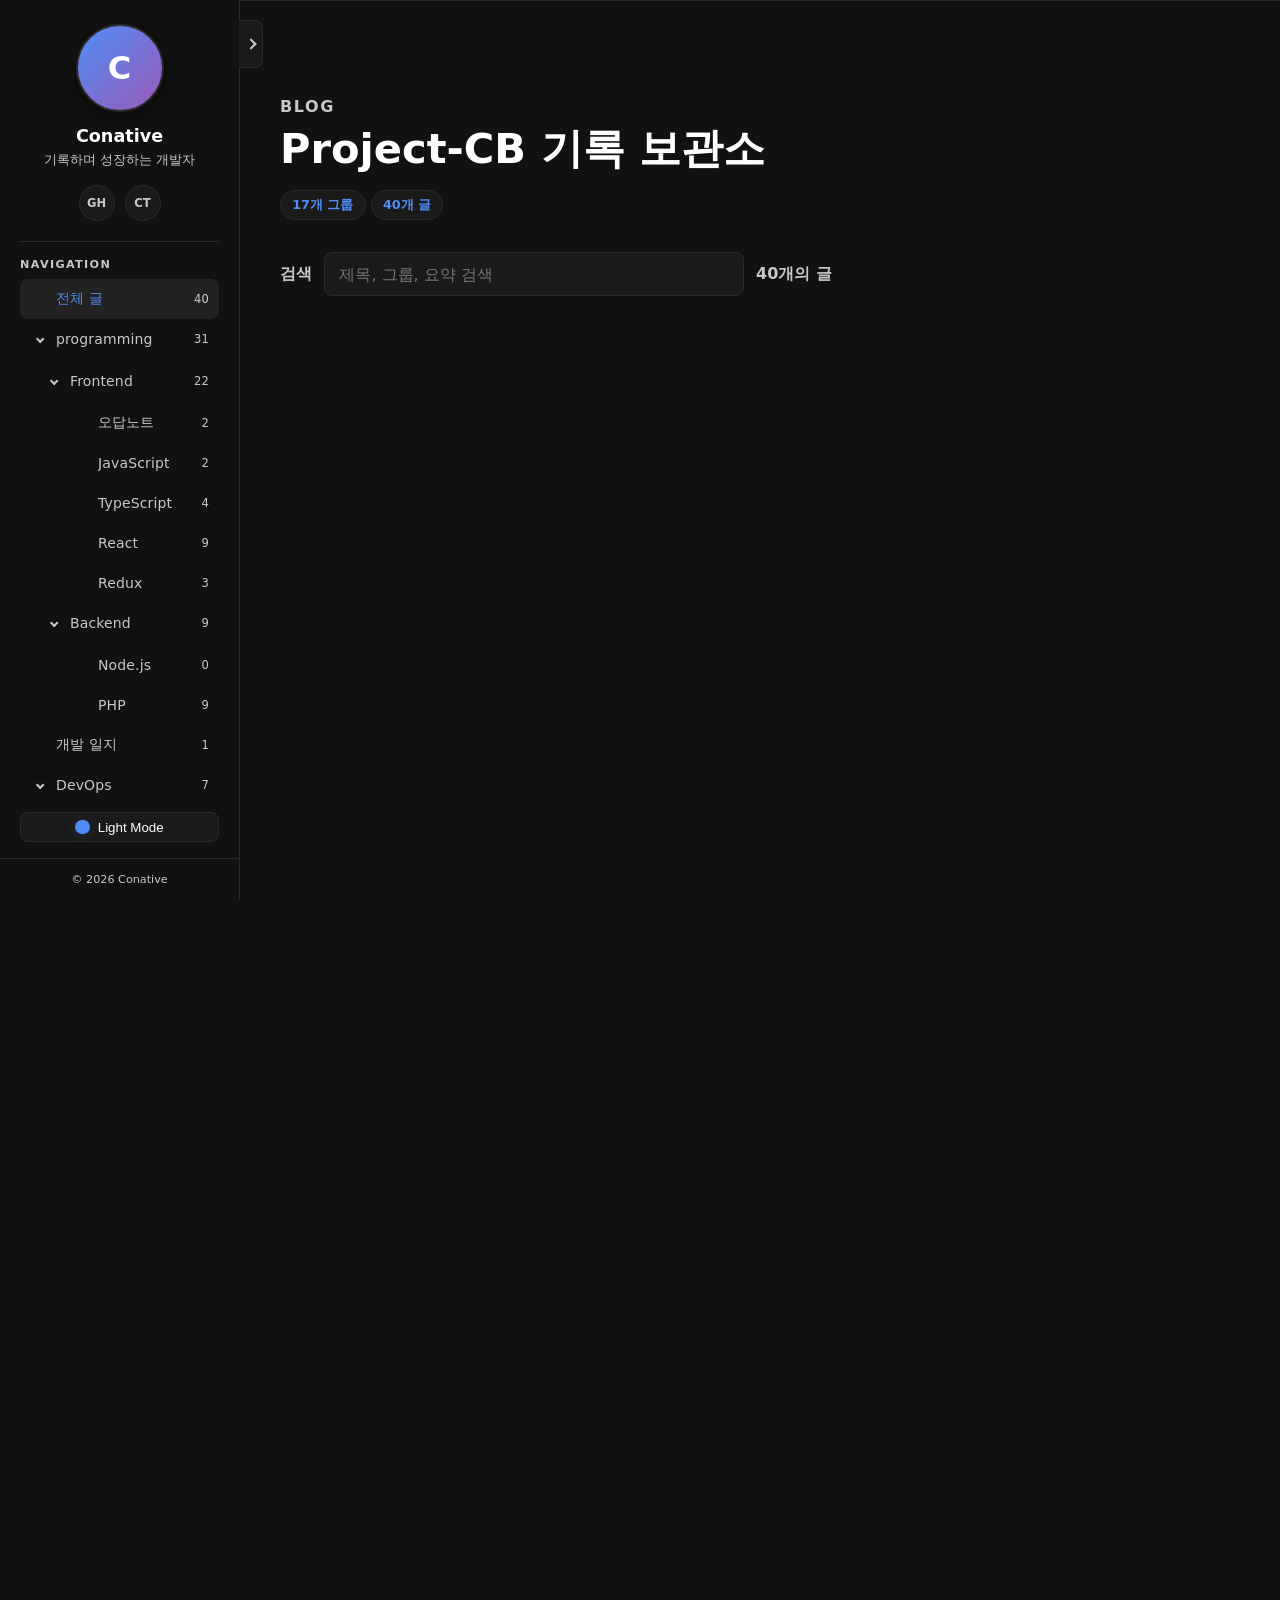
==== blog/index.html @ 9d5bbb61 "first setting" ====
<!doctype html>
<html lang="ko">
<head>
    <meta charset="utf-8">
    <meta name="viewport" content="width=device-width, initial-scale=1">
    <meta name="description" content="Conative blog posts and categories">
    <title>Blog · Conative</title>
    <link rel="stylesheet" href="../assets/css/style.css">
</head>
<body class="blog-page">
    <nav class="main-navigation open" id="site-navigation" aria-label="Primary navigation">
        <button class="expand-btn" id="nav-toggle" type="button" aria-label="메뉴 열고 닫기"></button>

        <section class="user-profile" aria-label="Profile">
            <a class="profile-avatar" href="../#home" aria-label="홈으로 이동">C</a>
            <h2>Conative</h2>
            <p>기록하며 성장하는 개발자</p>
            <div class="profile-links">
                <a href="https://github.com/Positive-Conative" target="_blank" rel="noreferrer" aria-label="GitHub">GH</a>
                <a href="../#contact" aria-label="Contact">CT</a>
            </div>
        </section>

        <hr class="nav-divider">

        <p class="nav-section-label">Navigation</p>
        <div class="nav-body">
            <a href="../#home" class="nav-link">Home</a>
            <a href="../#about" class="nav-link">About</a>
            <a href="../#career" class="nav-link">Career</a>
            <a href="../#skills" class="nav-link">Skills</a>
            <a href="./" class="nav-link active">Blog</a>
            <a href="../#contact" class="nav-link">Contact</a>
        </div>

        <button class="theme-toggle-btn" id="theme-toggle" type="button" aria-label="테마 전환">
            <span class="theme-toggle-icon" aria-hidden="true"></span>
            <span class="theme-toggle-label">Light Mode</span>
        </button>

        <footer class="nav-footer">&copy; <span id="current-year">2026</span> Conative</footer>
    </nav>

    <div class="nav-backdrop" id="nav-backdrop" hidden></div>

    <main class="container">
        <section class="content-section blog-hero reveal-section" id="blog-home">
            <div class="section-heading">
                <p>Blog</p>
                <h1>Project-CB 기록 보관소</h1>
                <span class="blog-count-pill" id="blog-group-count">그룹 불러오는 중</span>
                <span class="blog-count-pill" id="blog-post-count">글 불러오는 중</span>
            </div>
            <div class="blog-toolbar">
                <label class="blog-search-label" for="blog-search">검색</label>
                <input id="blog-search" class="blog-search" type="search" placeholder="제목, 그룹, 요약 검색">
                <span id="blog-summary" class="blog-summary">0개의 글</span>
            </div>
        </section>

        <section class="blog-layout content-section reveal-section">
            <aside class="blog-sidebar" aria-label="Blog groups">
                <h2>Groups</h2>
                <ul class="blog-group-tree" id="blog-group-tree"></ul>
            </aside>
            <section class="blog-posts" aria-label="Blog posts">
                <h2>Posts</h2>
                <div class="blog-post-list" id="blog-post-list"></div>
            </section>
        </section>
    </main>

    <script src="../assets/js/site-data.js"></script>
    <script src="../assets/js/blog.js"></script>
    <script src="../assets/js/main.js"></script>
</body>
</html>
---- assets/css/style.css ----
:root {
    --main-navigation-width: 15rem;
    --content-padding-h: 2.5rem;
    --card-border-radius: 0.75rem;
    --bg-dark: #111111;
    --bg-dark-card: #1a1a1a;
    --bg-dark-hover: #222222;
    --text-primary: #ffffff;
    --text-secondary: #c8c8c8;
    --accent: #4f8ef7;
    --accent-hover: #3a7de8;
    --border-dark: #2a2a2a;
    --shadow-card: 0 4px 16px rgba(0, 0, 0, 0.4);
    --accent-glow: rgba(79, 142, 247, 0.18);
    color-scheme: dark;
}

html[data-theme="light"] {
    --bg-dark: #ffffff;
    --bg-dark-card: #f7f8fa;
    --bg-dark-hover: #eef0f4;
    --text-primary: #111111;
    --text-secondary: #5a5f66;
    --accent: #2668d4;
    --accent-hover: #1f56b3;
    --border-dark: #e2e5ea;
    --shadow-card: 0 4px 16px rgba(17, 17, 17, 0.08);
    --accent-glow: rgba(38, 104, 212, 0.16);
    color-scheme: light;
}

*,
*::before,
*::after {
    box-sizing: border-box;
}

html {
    scroll-behavior: smooth;
}

body {
    margin: 0;
    min-height: 100vh;
    background: var(--bg-dark);
    color: var(--text-primary);
    font-family: system-ui, -apple-system, BlinkMacSystemFont, "Segoe UI", sans-serif;
}

a {
    color: inherit;
    text-decoration: none;
}

.main-navigation {
    position: fixed;
    inset: 0 auto 0 calc(0px - var(--main-navigation-width));
    width: var(--main-navigation-width);
    background: var(--bg-dark);
    border-right: 1px solid var(--border-dark);
    color: var(--text-primary);
    display: flex;
    flex-direction: column;
    transition: left 0.35s ease;
    z-index: 100;
}

.main-navigation.open {
    left: 0;
}

.container {
    min-height: 100vh;
    background: var(--bg-dark);
    transition: margin-left 0.35s ease, width 0.35s ease;
}

.main-navigation.open ~ .container {
    width: calc(100% - var(--main-navigation-width));
    margin-left: var(--main-navigation-width);
}

.expand-btn {
    position: absolute;
    top: 1.25rem;
    left: 100%;
    width: 1.5rem;
    height: 3rem;
    border: 1px solid var(--border-dark);
    border-left: 0;
    border-radius: 0 0.5rem 0.5rem 0;
    background: var(--bg-dark-card);
    cursor: pointer;
}

.expand-btn::after {
    content: "";
    position: absolute;
    inset: 0;
    width: 0.5rem;
    height: 0.5rem;
    margin: auto;
    border-top: 2px solid var(--text-secondary);
    border-right: 2px solid var(--text-secondary);
    transform: rotate(-135deg);
    transition: transform 0.35s ease, border-color 0.25s ease;
}

.main-navigation.open .expand-btn::after {
    transform: rotate(45deg);
}

.expand-btn:hover {
    background: var(--bg-dark-hover);
}

.expand-btn:hover::after {
    border-color: var(--text-primary);
}

.nav-backdrop {
    position: fixed;
    inset: 0;
    background: rgba(0, 0, 0, 0.45);
    z-index: 90;
}

.user-profile {
    padding: 1.5rem 1.25rem 1.25rem;
    text-align: center;
}

.profile-avatar {
    width: 5.5rem;
    height: 5.5rem;
    margin: 0 auto;
    border-radius: 50%;
    border: 2px solid var(--border-dark);
    background: linear-gradient(135deg, var(--accent), #9b59b6);
    box-shadow: var(--shadow-card);
    display: grid;
    place-items: center;
    color: #ffffff;
    font-size: 2rem;
    font-weight: 800;
}

.user-profile h2 {
    margin: 0.875rem 0 0.25rem;
    font-size: 1.1rem;
}

.user-profile p {
    margin: 0;
    color: var(--text-secondary);
    font-size: 0.8rem;
    line-height: 1.5;
}

.profile-links {
    display: flex;
    justify-content: center;
    gap: 0.625rem;
    margin-top: 1rem;
}

.profile-links a {
    width: 2.25rem;
    height: 2.25rem;
    border-radius: 50%;
    border: 1px solid var(--border-dark);
    background: var(--bg-dark-card);
    display: grid;
    place-items: center;
    color: var(--text-secondary);
    font-size: 0.72rem;
    font-weight: 700;
    transition: transform 0.2s ease, border-color 0.2s ease, color 0.2s ease;
}

.profile-links a:hover {
    border-color: var(--accent);
    color: var(--text-primary);
    transform: translateY(-2px);
}

.nav-divider {
    width: calc(100% - 2.5rem);
    height: 1px;
    margin: 0 1.25rem;
    border: 0;
    background: var(--border-dark);
}

.nav-section-label {
    margin: 0;
    padding: 1rem 1.25rem 0.5rem;
    color: var(--text-secondary);
    font-size: 0.7rem;
    font-weight: 700;
    letter-spacing: 0.12em;
    text-transform: uppercase;
}

.nav-body {
    flex: 1 1 auto;
    overflow-y: auto;
    padding: 0 0.625rem 1rem;
}

.nav-link {
    height: 2.5rem;
    padding: 0 0.625rem;
    border-radius: 0.5rem;
    color: var(--text-secondary);
    display: flex;
    align-items: center;
    font-size: 0.9rem;
    transition: background-color 0.2s ease, color 0.2s ease;
}

.nav-link:hover,
.nav-link.active {
    background: var(--bg-dark-hover);
    color: var(--accent);
}

.nav-group-wrapper {
    margin: 0;
}

.nav-group {
    position: relative;
    min-height: 2.5rem;
    margin: 0 0.625rem;
    padding: 0 0.625rem;
    border-radius: 0.5rem;
    color: var(--text-secondary);
    display: flex;
    align-items: center;
    gap: 0.375rem;
    transition: background-color 0.2s ease, color 0.2s ease;
}

.nav-group:hover,
.nav-group.active {
    background: var(--bg-dark-hover);
    color: var(--accent);
}

.nav-group > a {
    flex: 1 1 auto;
    min-width: 0;
    display: flex;
    align-items: center;
    justify-content: space-between;
    gap: 0.5rem;
    color: inherit;
    font-size: 0.875rem;
    letter-spacing: 0.01em;
}

.nav-group > a span {
    min-width: 0;
    overflow: hidden;
    text-overflow: ellipsis;
    white-space: nowrap;
}

.nav-group > a small {
    flex: 0 0 auto;
    color: var(--text-secondary);
    font-size: 0.72rem;
}

.expand-navigator,
.expand-spacer {
    flex: 0 0 auto;
    width: 1.25rem;
    height: 1.25rem;
}

.expand-navigator {
    border: 0;
    border-radius: 0.25rem;
    background: transparent;
    display: grid;
    place-items: center;
    cursor: pointer;
}

.expand-navigator:hover {
    background: var(--border-dark);
}

.expand-navigator::after {
    content: "";
    width: 0.4rem;
    height: 0.4rem;
    border-right: 2px solid var(--text-secondary);
    border-bottom: 2px solid var(--text-secondary);
    transform: rotate(-45deg);
    transition: transform 0.25s ease, border-color 0.2s ease;
}

.nav-group.expand .expand-navigator::after {
    transform: rotate(45deg);
}

.nav-item {
    height: 0;
    visibility: hidden;
    overflow: hidden;
    display: none;
}

.nav-group.expand ~ .nav-item {
    height: auto;
    visibility: visible;
    display: block;
    margin-top: 0.125rem;
}

.theme-toggle-btn {
    margin: 0 1.25rem 1rem;
    height: 2.5rem;
    border: 1px solid var(--border-dark);
    border-radius: 0.5rem;
    background: var(--bg-dark-card);
    color: var(--text-primary);
    display: flex;
    align-items: center;
    justify-content: center;
    gap: 0.5rem;
    cursor: pointer;
}

.theme-toggle-icon {
    width: 0.9rem;
    height: 0.9rem;
    border-radius: 50%;
    background: var(--accent);
    box-shadow: 0 0 0.8rem var(--accent-glow);
}

.nav-footer {
    padding: 0.875rem 1.25rem;
    border-top: 1px solid var(--border-dark);
    color: var(--text-secondary);
    font-size: 0.7rem;
    text-align: center;
}

.hero-section {
    min-height: 100vh;
    padding: 0 var(--content-padding-h);
    display: flex;
    align-items: center;
}

.hero-content {
    width: 100%;
    display: flex;
    align-items: center;
    justify-content: space-between;
    gap: 3rem;
}

.hero-text {
    flex: 1;
}

.hero-greeting,
.section-heading p,
.post-meta {
    color: var(--text-secondary);
}

.hero-greeting {
    margin: 0 0 0.5rem;
    font-size: 1.1rem;
}

.hero-name {
    margin: 0 0 0.75rem;
    color: var(--text-primary);
    font-size: 3.5rem;
    line-height: 1.1;
    font-weight: 800;
}

.hero-title {
    margin: 0 0 1.5rem;
    color: var(--accent);
    font-size: 1.25rem;
    font-weight: 700;
}

.hero-desc {
    max-width: 480px;
    margin: 0 0 2.5rem;
    color: var(--text-secondary);
    line-height: 1.8;
}

.hero-btns,
.contact-panel {
    display: flex;
    gap: 1rem;
    flex-wrap: wrap;
}

.btn {
    display: inline-flex;
    min-height: 2.75rem;
    align-items: center;
    justify-content: center;
    padding: 0.75rem 1.75rem;
    border-radius: 0.5rem;
    border: 1px solid transparent;
    font-size: 0.95rem;
    font-weight: 700;
    transition: background-color 0.25s ease, border-color 0.25s ease, color 0.25s ease, box-shadow 0.25s ease;
}

.btn-primary {
    background: var(--accent);
    color: #ffffff;
}

.btn-primary:hover {
    background: var(--accent-hover);
    box-shadow: 0 4px 16px rgba(79, 142, 247, 0.35);
}

.btn-secondary {
    border-color: var(--border-dark);
    color: var(--text-primary);
}

.btn-secondary:hover {
    border-color: var(--accent);
    color: var(--accent);
}

.hero-image {
    flex-shrink: 0;
}

.hero-image-ring {
    width: 220px;
    height: 220px;
    padding: 4px;
    border-radius: 50%;
    background: linear-gradient(135deg, var(--accent), #9b59b6);
}

.hero-profile-img {
    width: 100%;
    height: 100%;
    border: 4px solid var(--bg-dark);
    border-radius: 50%;
    background: var(--bg-dark-card);
    display: grid;
    place-items: center;
    color: var(--accent);
    font-size: 4.5rem;
    font-weight: 800;
}

.content-section {
    padding: 6rem var(--content-padding-h);
    border-top: 1px solid var(--border-dark);
}

.section-heading {
    max-width: 720px;
    margin-bottom: 2rem;
}

.section-heading p {
    margin: 0 0 0.5rem;
    font-weight: 700;
    letter-spacing: 0.1em;
    text-transform: uppercase;
}

.section-heading h2 {
    margin: 0;
    font-size: 2rem;
    line-height: 1.3;
    word-break: keep-all;
}

.content-section .section-heading h2::before {
    content: "✓";
    margin-right: 0.55rem;
    color: rgba(255, 255, 255, 0.22);
}

html[data-theme="light"] .content-section .section-heading h2::before {
    color: rgba(17, 17, 17, 0.22);
}

.about-grid,
.skill-grid,
.post-grid {
    display: grid;
    grid-template-columns: repeat(3, minmax(0, 1fr));
    gap: 1rem;
}

.skill-grid {
    grid-template-columns: repeat(4, minmax(0, 1fr));
}

.info-card,
.skill-card,
.post-card,
.timeline-item,
.contact-panel {
    border: 1px solid var(--border-dark);
    border-radius: var(--card-border-radius);
    background: var(--bg-dark-card);
    box-shadow: var(--shadow-card);
}

.info-card,
.skill-card,
.post-card {
    padding: 1.25rem;
}

.info-card h3,
.skill-card h3,
.post-card h3,
.timeline-item h3 {
    margin: 0 0 0.75rem;
    font-size: 1.05rem;
}

.info-card p,
.skill-card p,
.post-card p,
.timeline-item p,
.contact-panel p {
    margin: 0;
    color: var(--text-secondary);
    line-height: 1.7;
}

.timeline {
    display: grid;
    gap: 1rem;
}

.history-list {
    display: grid;
    gap: 2rem;
}

.career-phase {
    display: grid;
    gap: 1rem;
}

.career-phase-header {
    display: flex;
    align-items: flex-end;
    justify-content: space-between;
    gap: 1rem;
    padding: 1.25rem;
    border: 1px solid var(--border-dark);
    border-radius: var(--card-border-radius);
    background: linear-gradient(135deg, var(--bg-dark-card), var(--bg-dark-hover));
}

.career-phase-header h3 {
    margin: 0 0 0.35rem;
    font-size: 1.35rem;
}

.career-phase-header p {
    margin: 0;
    color: var(--text-secondary);
}

.career-phase-badge,
.blog-count-pill {
    display: inline-flex;
    align-items: center;
    min-height: 1.8rem;
    padding: 0.35rem 0.7rem;
    border: 1px solid var(--border-dark);
    border-radius: 999px;
    background: var(--bg-dark-card);
    color: var(--accent);
    font-size: 0.8rem;
    font-weight: 700;
}

.career-phase-items {
    display: grid;
    gap: 1rem;
}

.career-card {
    border: 1px solid var(--border-dark);
    border-radius: var(--card-border-radius);
    background: var(--bg-dark-card);
    box-shadow: var(--shadow-card);
    padding: 1.25rem;
}

.career-card-meta {
    display: flex;
    gap: 0.5rem;
    flex-wrap: wrap;
    margin-bottom: 0.75rem;
}

.career-card-meta span,
.career-tags span {
    display: inline-flex;
    align-items: center;
    min-height: 1.6rem;
    padding: 0.25rem 0.55rem;
    border-radius: 999px;
    background: var(--bg-dark-hover);
    color: var(--text-secondary);
    font-size: 0.78rem;
}

.career-card h4 {
    margin: 0 0 0.65rem;
    font-size: 1.05rem;
}

.career-card p {
    margin: 0;
    color: var(--text-secondary);
    line-height: 1.7;
}

.career-award {
    margin-bottom: 0.6rem !important;
    color: var(--accent) !important;
    font-weight: 700;
}

.career-tags {
    display: flex;
    flex-wrap: wrap;
    gap: 0.45rem;
    margin-top: 1rem;
}

.career-link {
    display: inline-flex;
    margin-top: 1rem;
    color: var(--accent);
    font-weight: 700;
}

.timeline-item {
    display: grid;
    grid-template-columns: 5rem 1fr;
    gap: 1.25rem;
    padding: 1.25rem;
}

.timeline-item span {
    color: var(--accent);
    font-weight: 800;
}

.post-meta {
    font-size: 0.82rem;
    margin-bottom: 0.65rem;
}

.post-card a {
    display: inline-flex;
    margin-top: 1rem;
    color: var(--accent);
    font-weight: 700;
}

.contact-panel {
    align-items: center;
    justify-content: space-between;
    padding: 1.5rem;
}

.blog-hero {
    padding-bottom: 2rem;
}

.blog-hero h1 {
    margin: 0 0 1rem;
    font-size: 2.6rem;
    line-height: 1.2;
    word-break: keep-all;
}

.blog-toolbar {
    display: grid;
    grid-template-columns: auto minmax(180px, 420px) 1fr;
    gap: 0.75rem;
    align-items: center;
    max-width: 760px;
}

.blog-search-label,
.blog-summary {
    color: var(--text-secondary);
    font-weight: 700;
}

.blog-search {
    width: 100%;
    min-height: 2.75rem;
    border: 1px solid var(--border-dark);
    border-radius: 0.5rem;
    background: var(--bg-dark-card);
    color: var(--text-primary);
    padding: 0 0.9rem;
    font: inherit;
}

.blog-layout {
    display: grid;
    grid-template-columns: minmax(220px, 280px) 1fr;
    gap: 1.25rem;
    align-items: start;
}

.blog-sidebar,
.blog-posts {
    border: 1px solid var(--border-dark);
    border-radius: var(--card-border-radius);
    background: var(--bg-dark-card);
    box-shadow: var(--shadow-card);
    padding: 1.25rem;
}

.blog-sidebar {
    position: sticky;
    top: 1.25rem;
}

.blog-sidebar h2,
.blog-posts h2 {
    margin: 0 0 1rem;
    font-size: 1.1rem;
}

.blog-group-tree,
.blog-group-tree ul {
    list-style: none;
    margin: 0;
    padding: 0;
}

.blog-group-tree ul {
    margin-left: 0.8rem;
    padding-left: 0.65rem;
    border-left: 1px solid var(--border-dark);
}

.blog-group-tree li + li {
    margin-top: 0.35rem;
}

.blog-group-btn {
    width: 100%;
    min-height: 2.25rem;
    border: 0;
    border-radius: 0.5rem;
    background: transparent;
    color: var(--text-secondary);
    display: flex;
    justify-content: space-between;
    align-items: center;
    gap: 0.75rem;
    padding: 0 0.65rem;
    cursor: pointer;
    font: inherit;
    text-align: left;
}

.blog-group-btn:hover,
.blog-group-btn.is-active {
    background: var(--bg-dark-hover);
    color: var(--accent);
}

.blog-post-list {
    display: grid;
    gap: 0.85rem;
}

.blog-post-row {
    display: grid;
    grid-template-columns: 1fr auto;
    gap: 1rem;
    border: 1px solid var(--border-dark);
    border-radius: var(--card-border-radius);
    background: var(--bg-dark);
    padding: 1rem;
    color: inherit;
    transition: border-color 0.2s ease, transform 0.2s ease;
}

.blog-post-row:hover {
    border-color: var(--accent);
    transform: translateY(-1px);
}

.blog-post-row h3 {
    margin: 0 0 0.6rem;
    font-size: 1.05rem;
}

.blog-post-row p {
    margin: 0;
    color: var(--text-secondary);
    line-height: 1.65;
}

.blog-post-index {
    color: var(--accent);
    font-weight: 800;
}

.post-document-shell {
    display: grid;
    grid-template-columns: minmax(0, 1fr) 260px;
    gap: 3rem;
    align-items: start;
}

.post-document-main {
    min-width: 0;
}

.post-document-main > h1 {
    margin: 0 0 2rem;
    font-size: 2.6rem;
    line-height: 1.2;
    word-break: keep-all;
}

.post-document {
    color: var(--text-primary);
    font-size: 1.05rem;
    line-height: 1.85;
}

.post-document h1,
.post-document h2,
.post-document h3,
.post-document h4,
.post-document h5,
.post-document h6 {
    position: relative;
    margin: 4rem 0 1.5rem;
    color: var(--text-primary);
    line-height: 1.25;
    word-break: keep-all;
}

.post-document h1 { font-size: 2.5rem; }
.post-document h2 { font-size: 2.1rem; }
.post-document h3 { font-size: 1.7rem; }
.post-document h4 { font-size: 1.35rem; }

.post-document h1::before,
.post-document h2::before,
.post-document h3::before {
    content: "✓";
    margin-right: 0.6rem;
    color: rgba(255, 255, 255, 0.22);
}

html[data-theme="light"] .post-document h1::before,
html[data-theme="light"] .post-document h2::before,
html[data-theme="light"] .post-document h3::before {
    color: rgba(17, 17, 17, 0.22);
}

.post-document p {
    margin: 0 0 1.4rem;
}

.post-document ul,
.post-document ol {
    margin: 0 0 1.6rem 1.5rem;
    padding: 0;
}

.post-document li {
    margin: 0.5rem 0;
}

.post-document code {
    border-radius: 0.25rem;
    background: var(--bg-dark-hover);
    color: var(--text-primary);
    padding: 0.08rem 0.38rem;
    font-family: ui-monospace, SFMono-Regular, Menlo, Monaco, Consolas, monospace;
}

.post-document pre {
    margin: 1.75rem 0;
    padding: 1.35rem;
    border: 1px solid var(--border-dark);
    border-radius: var(--card-border-radius);
    background: var(--bg-dark-card);
    overflow-x: auto;
}

.post-document pre code {
    padding: 0;
    background: transparent;
    color: var(--text-primary);
    white-space: pre;
}

.post-document a {
    color: var(--accent);
}

.post-toc {
    position: sticky;
    top: 2rem;
    border-left: 2px solid var(--border-dark);
    padding-left: 1.25rem;
    color: var(--text-secondary);
}

.post-toc ol {
    list-style: decimal;
    margin: 0;
    padding-left: 1.25rem;
}

.post-toc li {
    margin: 0.75rem 0;
}

.post-toc a {
    color: var(--text-secondary);
    line-height: 1.45;
}

.post-toc a:hover {
    color: var(--accent);
}

.post-toc .toc-level-3 { margin-left: 0.75rem; }
.post-toc .toc-level-4,
.post-toc .toc-level-5,
.post-toc .toc-level-6 { margin-left: 1.25rem; }

.reveal {
    opacity: 0;
    transform: translate3d(0, 40px, 0);
    transition: opacity 0.9s cubic-bezier(0.25, 0.46, 0.45, 0.94), transform 0.9s cubic-bezier(0.25, 0.46, 0.45, 0.94);
}

.reveal-section {
    opacity: 0;
    transform: translate3d(0, 24px, 0);
    transition: opacity 0.7s ease, transform 0.7s ease;
}

.is-visible,
.is-visible .reveal {
    opacity: 1;
    transform: translate3d(0, 0, 0);
}

.reveal[data-delay="0"] { transition-delay: 0s; }
.reveal[data-delay="1"] { transition-delay: 0.08s; }
.reveal[data-delay="2"] { transition-delay: 0.16s; }
.reveal[data-delay="3"] { transition-delay: 0.24s; }
.reveal[data-delay="4"] { transition-delay: 0.32s; }
.reveal[data-delay="5"] { transition-delay: 0.40s; }

@media (max-width: 980px) {
    .skill-grid,
    .about-grid,
    .post-grid {
        grid-template-columns: repeat(2, minmax(0, 1fr));
    }
}

@media (max-width: 768px) {
    :root {
        --content-padding-h: 1.5rem;
    }

    .main-navigation.open ~ .container {
        width: 100%;
        margin-left: 0;
    }

    .main-navigation.open + .nav-backdrop {
        display: block;
    }

    .hero-section {
        padding-top: 4rem;
    }

    .hero-content {
        flex-direction: column-reverse;
        text-align: center;
        padding: 4rem 0 3rem;
    }

    .hero-desc {
        max-width: 100%;
    }

    .hero-btns {
        justify-content: center;
    }

    .hero-image-ring {
        width: 160px;
        height: 160px;
    }

    .hero-profile-img {
        font-size: 3rem;
    }
}

@media (max-width: 560px) {
    .hero-name {
        font-size: 2.4rem;
    }

    .section-heading h2 {
        font-size: 1.55rem;
    }

    .about-grid,
    .skill-grid,
    .post-grid {
        grid-template-columns: 1fr;
    }

    .timeline-item {
        grid-template-columns: 1fr;
    }

    .career-phase-header,
    .blog-post-row,
    .blog-toolbar,
    .blog-layout,
    .post-document-shell {
        grid-template-columns: 1fr;
    }

    .blog-sidebar,
    .post-toc {
        position: static;
    }

    .contact-panel {
        align-items: flex-start;
        flex-direction: column;
    }
}

@media (prefers-reduced-motion: reduce) {
    html {
        scroll-behavior: auto;
    }

    *,
    *::before,
    *::after {
        transition-duration: 0.01ms !important;
        animation-duration: 0.01ms !important;
        animation-iteration-count: 1 !important;
    }

    .reveal,
    .reveal-section {
        opacity: 1;
        transform: none;
    }
}
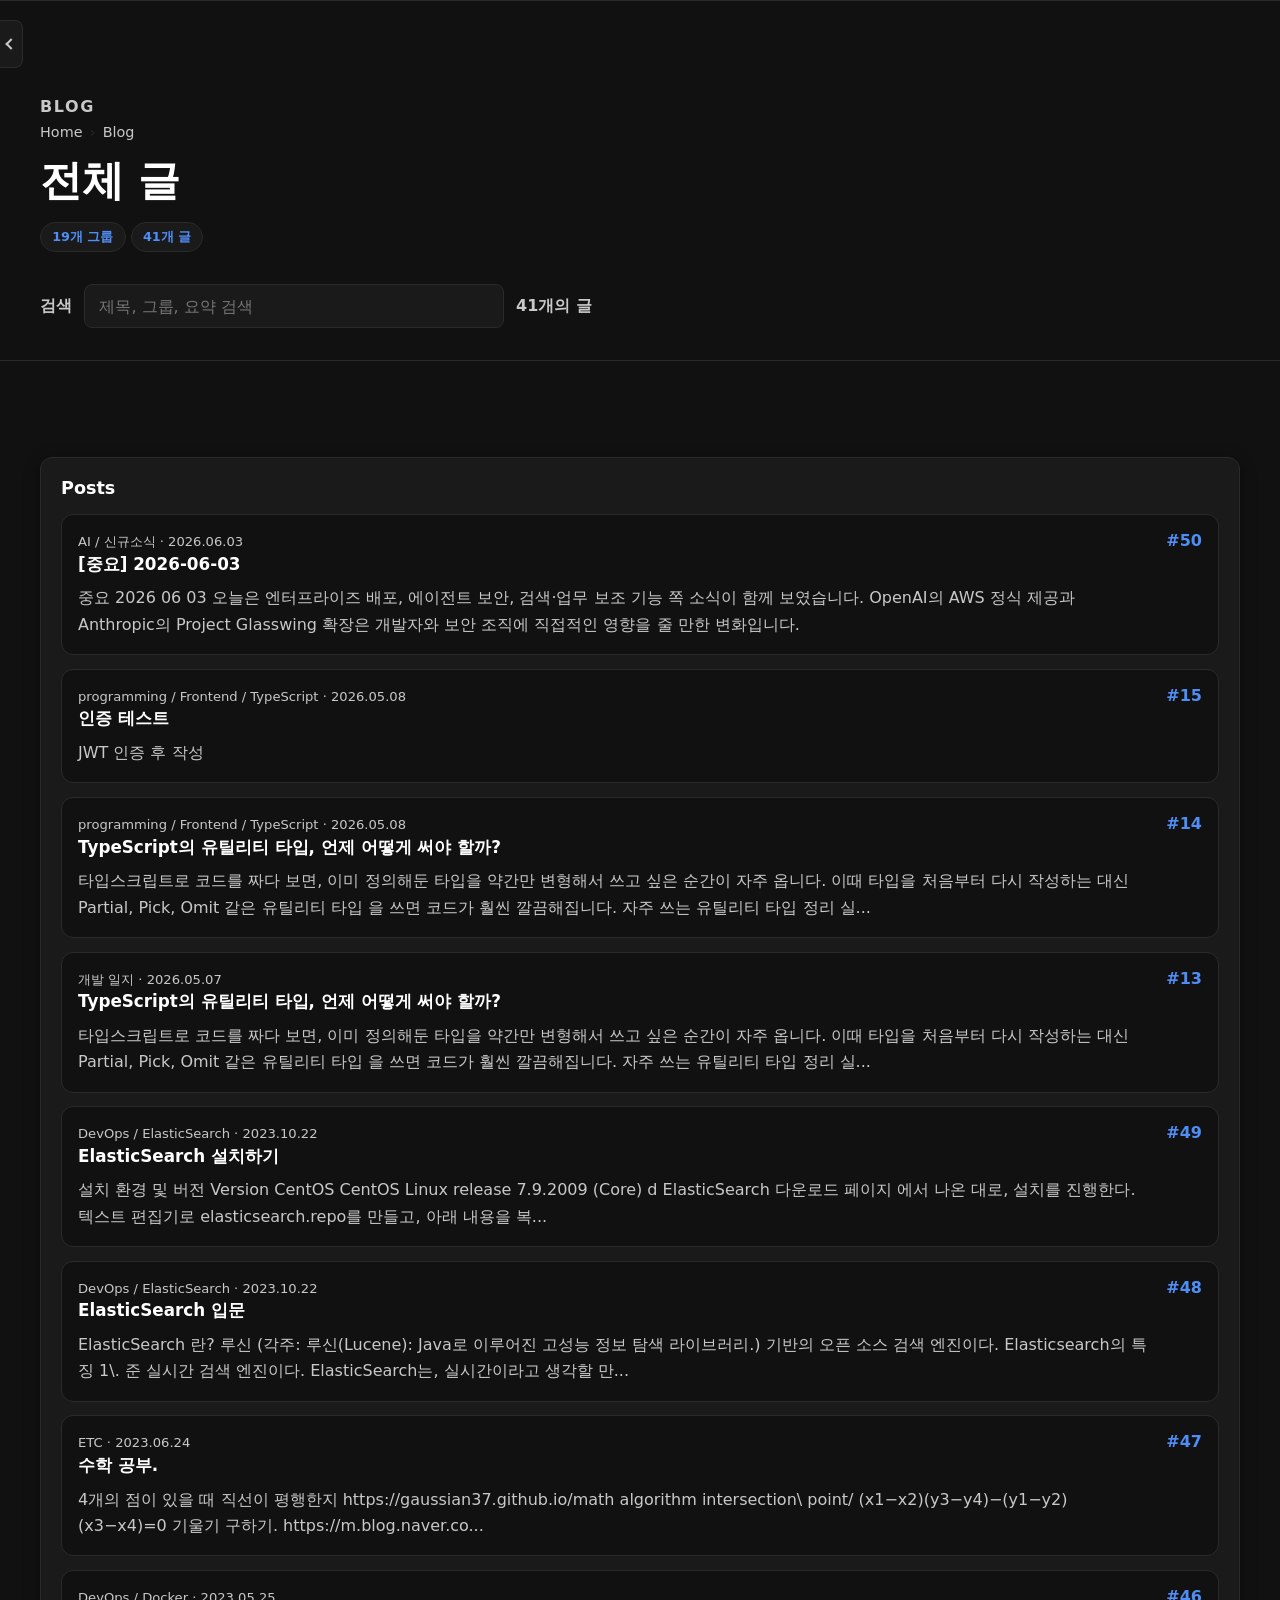
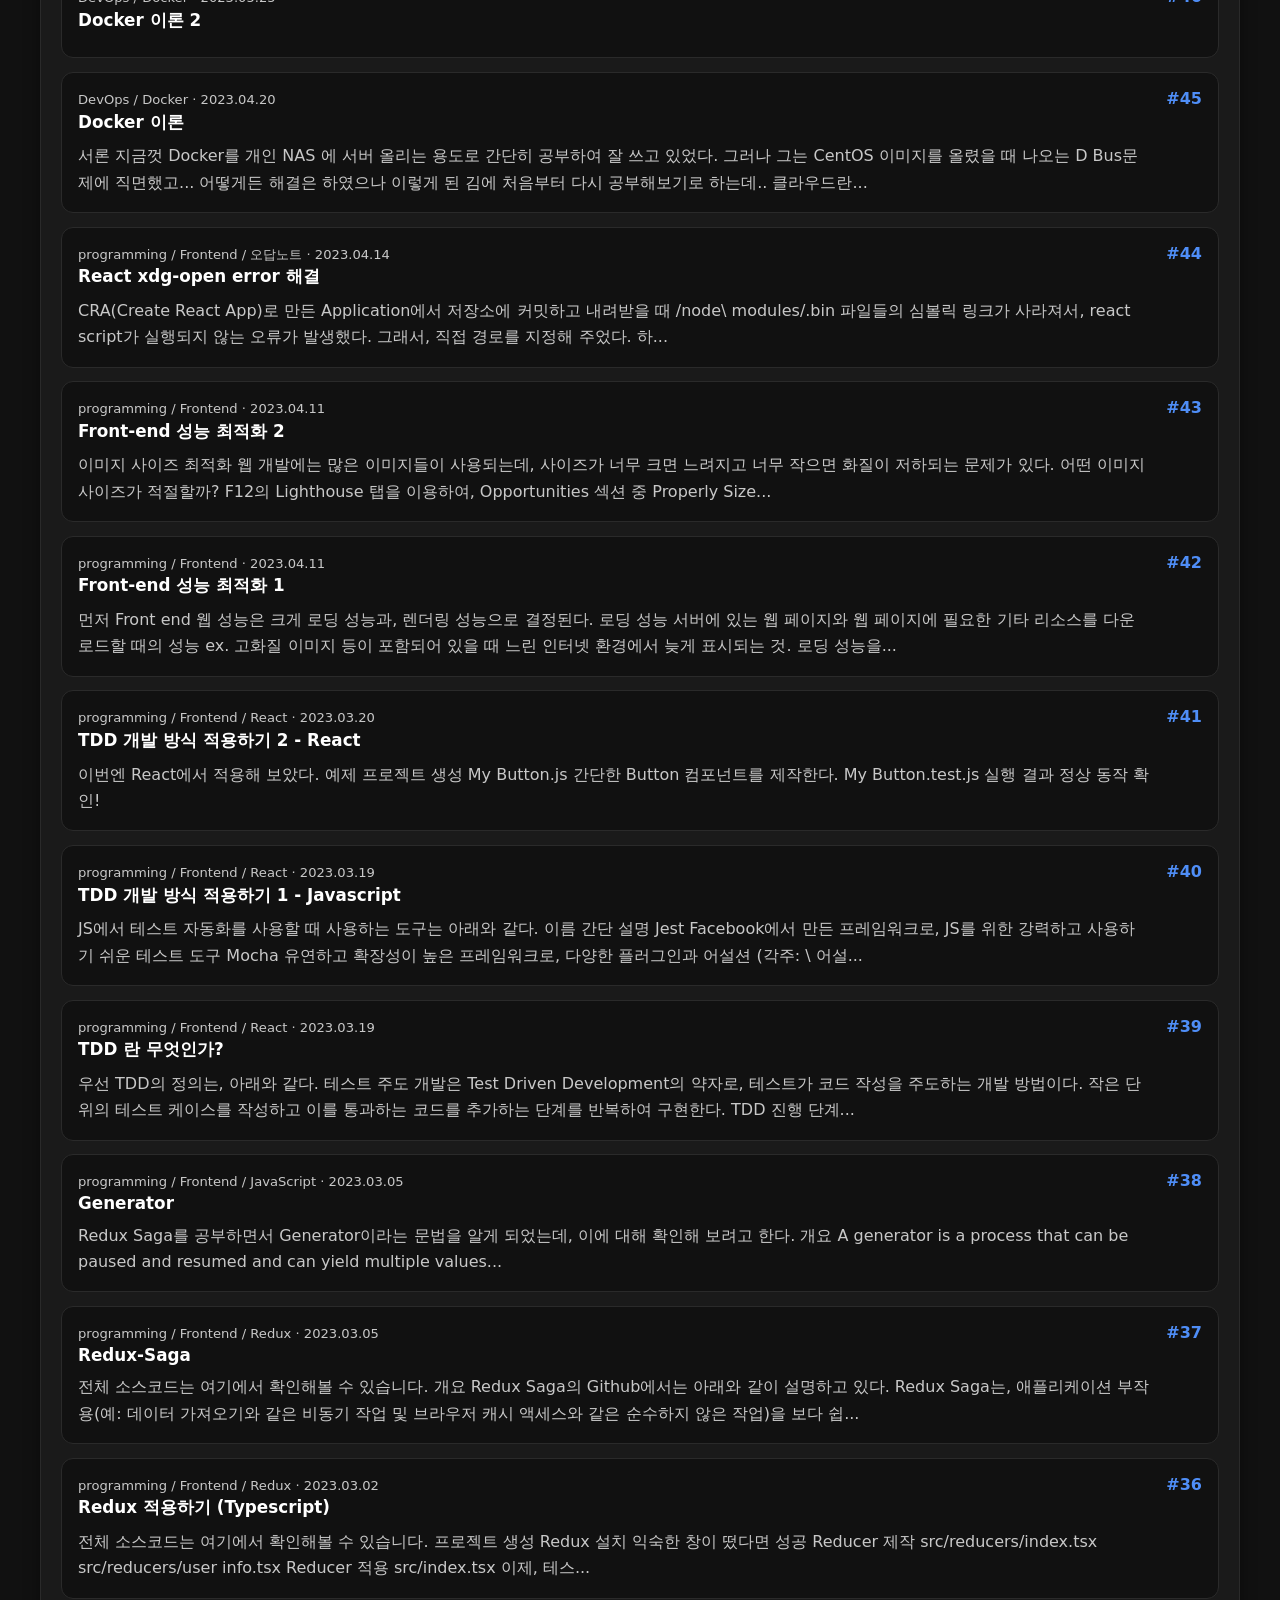
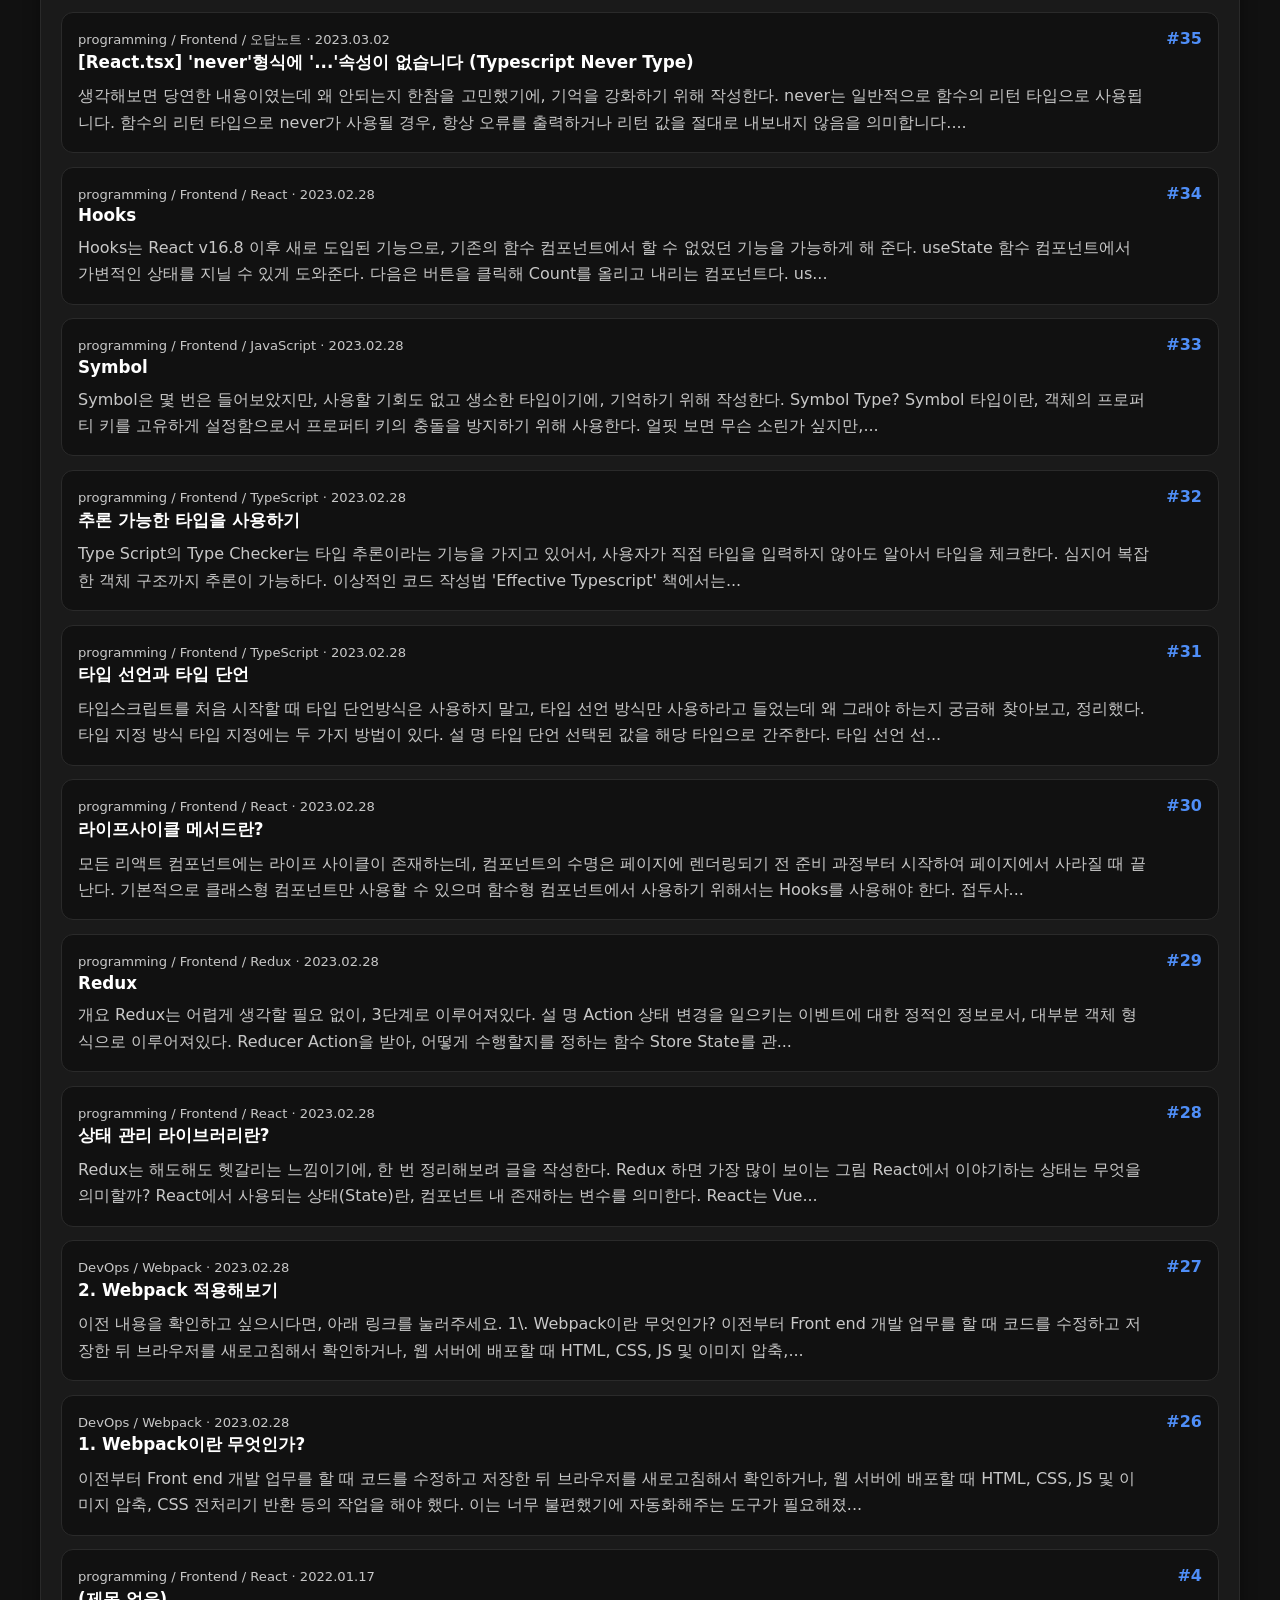
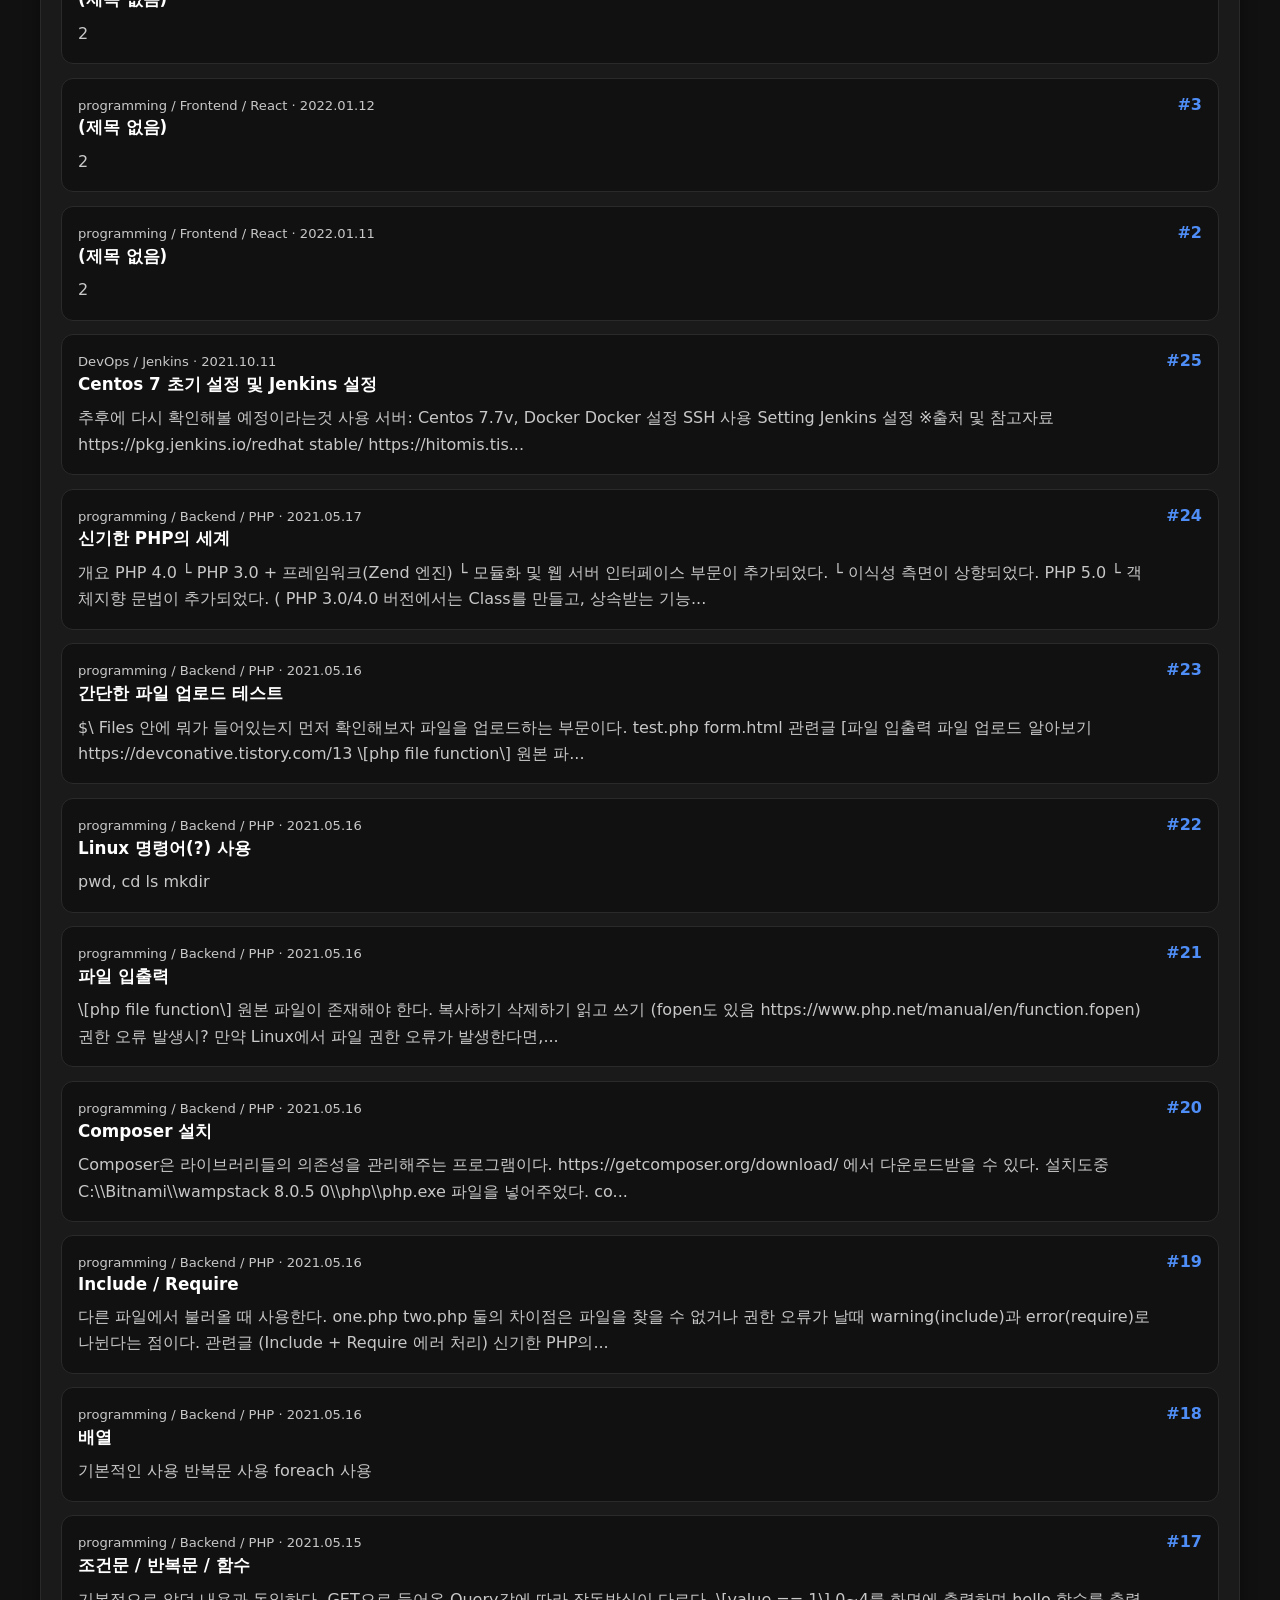
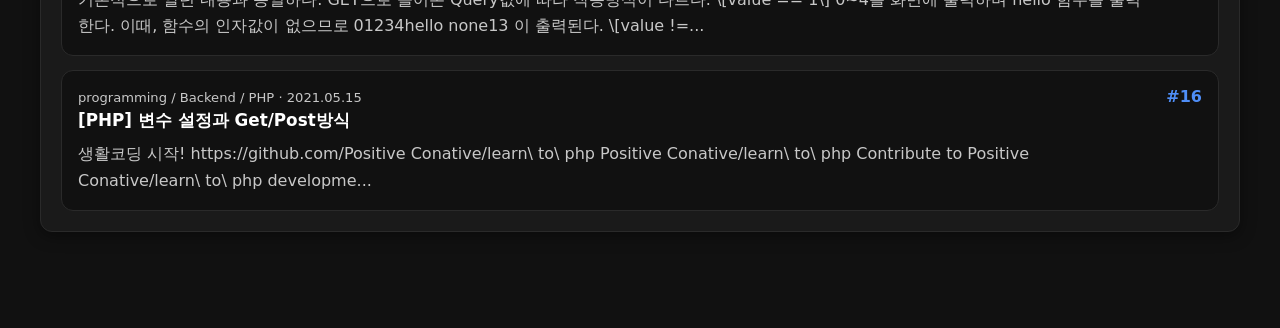
==== commit 11304faa: "Update static blog navigation and post views" ====
--- a/blog/index.html
+++ b/blog/index.html
@@ -5,10 +5,10 @@
     <meta name="viewport" content="width=device-width, initial-scale=1">
     <meta name="description" content="Conative blog posts and categories">
     <title>Blog · Conative</title>
-    <link rel="stylesheet" href="../assets/css/style.css">
+    <link rel="stylesheet" href="../assets/css/style.css?v=20260603-001">
 </head>
 <body class="blog-page">
-    <nav class="main-navigation open" id="site-navigation" aria-label="Primary navigation">
+    <nav class="main-navigation" id="site-navigation" aria-label="Primary navigation">
         <button class="expand-btn" id="nav-toggle" type="button" aria-label="메뉴 열고 닫기"></button>
 
         <section class="user-profile" aria-label="Profile">
@@ -47,7 +47,8 @@
         <section class="content-section blog-hero reveal-section" id="blog-home">
             <div class="section-heading">
                 <p>Blog</p>
-                <h1>Project-CB 기록 보관소</h1>
+                <nav class="breadcrumb" id="blog-breadcrumb" aria-label="breadcrumb"></nav>
+                <h1 id="blog-title">전체 글</h1>
                 <span class="blog-count-pill" id="blog-group-count">그룹 불러오는 중</span>
                 <span class="blog-count-pill" id="blog-post-count">글 불러오는 중</span>
             </div>
@@ -59,10 +60,6 @@
         </section>
 
         <section class="blog-layout content-section reveal-section">
-            <aside class="blog-sidebar" aria-label="Blog groups">
-                <h2>Groups</h2>
-                <ul class="blog-group-tree" id="blog-group-tree"></ul>
-            </aside>
             <section class="blog-posts" aria-label="Blog posts">
                 <h2>Posts</h2>
                 <div class="blog-post-list" id="blog-post-list"></div>
@@ -70,8 +67,8 @@
         </section>
     </main>
 
-    <script src="../assets/js/site-data.js"></script>
-    <script src="../assets/js/blog.js"></script>
-    <script src="../assets/js/main.js"></script>
+    <script src="../assets/js/site-data.js?v=20260603-001"></script>
+    <script src="../assets/js/blog.js?v=20260603-001"></script>
+    <script src="../assets/js/main.js?v=20260603-001"></script>
 </body>
 </html>
--- a/assets/css/style.css
+++ b/assets/css/style.css
@@ -554,38 +554,79 @@
     gap: 1rem;
 }
 
-.history-list {
+.career-timeline {
+    margin-top: 0;
+}
+
+.career-phase {
+    margin-bottom: 0;
+}
+
+.career-phase-header {
     display: grid;
-    gap: 2rem;
-}
-
-.career-phase {
-    display: grid;
-    gap: 1rem;
-}
-
-.career-phase-header {
-    display: flex;
-    align-items: flex-end;
-    justify-content: space-between;
-    gap: 1rem;
-    padding: 1.25rem;
-    border: 1px solid var(--border-dark);
-    border-radius: var(--card-border-radius);
-    background: linear-gradient(135deg, var(--bg-dark-card), var(--bg-dark-hover));
-}
-
-.career-phase-header h3 {
-    margin: 0 0 0.35rem;
-    font-size: 1.35rem;
-}
-
-.career-phase-header p {
-    margin: 0;
-    color: var(--text-secondary);
-}
-
-.career-phase-badge,
+    grid-template-columns: 2.5rem 1fr;
+    align-items: start;
+    margin-top: 3rem;
+    margin-bottom: 0;
+    position: relative;
+}
+
+.career-phase:first-child .career-phase-header {
+    margin-top: 0;
+}
+
+.career-phase-spine {
+    display: flex;
+    flex-direction: column;
+    align-items: center;
+    padding-top: 0.2rem;
+    height: 100%;
+}
+
+.career-phase-dot {
+    display: block;
+    width: 14px;
+    height: 14px;
+    border-radius: 50%;
+    background: var(--accent);
+    box-shadow: 0 0 0 3px var(--bg-dark), 0 0 0 5px var(--accent);
+    flex-shrink: 0;
+    position: relative;
+    z-index: 1;
+}
+
+.career-phase-header.is-work .career-phase-dot {
+    width: 18px;
+    height: 18px;
+    background: var(--text-primary);
+    box-shadow: 0 0 0 3px var(--bg-dark), 0 0 0 6px var(--text-primary);
+}
+
+.career-phase-label {
+    display: flex;
+    flex-direction: column;
+    gap: 0.25rem;
+    padding-bottom: 1rem;
+    border-bottom: 1px solid var(--border-dark);
+    margin-bottom: 0.25rem;
+}
+
+.career-phase-name {
+    font-size: 1.25rem;
+    color: var(--text-primary);
+    line-height: 1.2;
+    font-weight: 800;
+}
+
+.career-phase-header.is-work .career-phase-name {
+    color: var(--accent);
+}
+
+.career-phase-sub {
+    font-size: 0.85rem;
+    color: var(--text-secondary);
+}
+
 .blog-count-pill {
     display: inline-flex;
     align-items: center;
@@ -599,67 +640,140 @@
     font-weight: 700;
 }
 
-.career-phase-items {
+.career-entry {
     display: grid;
-    gap: 1rem;
+    grid-template-columns: 2.5rem 1fr;
+    align-items: stretch;
+    min-height: 3rem;
+}
+
+.career-entry-spine {
+    display: flex;
+    flex-direction: column;
+    align-items: center;
+}
+
+.career-entry-spine::before {
+    content: "";
+    width: 2px;
+    height: 1.1rem;
+    background: var(--border-dark);
+    flex-shrink: 0;
+}
+
+.career-dot {
+    display: block;
+    width: 9px;
+    height: 9px;
+    border-radius: 50%;
+    background: var(--bg-dark-card);
+    border: 2px solid var(--border-dark);
+    flex-shrink: 0;
+    position: relative;
+    z-index: 1;
+}
+
+.career-entry-spine::after {
+    content: "";
+    width: 2px;
+    flex: 1;
+    background: var(--border-dark);
+    min-height: 0.5rem;
+}
+
+.career-entry.is-last .career-entry-spine::after {
+    display: none;
 }
 
 .career-card {
+    padding: 0.5rem 0 2rem 0.5rem;
+}
+
+.career-card-meta {
+    display: flex;
+    align-items: center;
+    gap: 0.6rem;
+    margin-bottom: 0.45rem;
+    flex-wrap: wrap;
+}
+
+.career-period {
+    font-size: 0.8rem;
+    color: var(--text-secondary);
+    font-weight: 700;
+    letter-spacing: 0.03em;
+}
+
+.career-type {
+    display: inline-flex;
+    align-items: center;
+    font-size: 0.72rem;
+    min-height: 1.45rem;
+    padding: 0.15rem 0.55rem;
+    border-radius: 999px;
+    border: 1px solid;
+    font-weight: 700;
+    letter-spacing: 0.02em;
+}
+
+.career-type--job { color: var(--accent); border-color: rgba(79, 142, 247, 0.35); background: rgba(79, 142, 247, 0.08); }
+.career-type--team { color: #4ade80; border-color: rgba(74, 222, 128, 0.35); background: rgba(74, 222, 128, 0.06); }
+.career-type--solo { color: #c084fc; border-color: rgba(192, 132, 252, 0.35); background: rgba(192, 132, 252, 0.06); }
+.career-type--lab { color: #fb923c; border-color: rgba(251, 146, 60, 0.35); background: rgba(251, 146, 60, 0.06); }
+.career-type--internship { color: #22d3ee; border-color: rgba(34, 211, 238, 0.35); background: rgba(34, 211, 238, 0.06); }
+
+.career-card-title {
+    font-size: 0.98rem;
+    color: var(--text-primary);
+    margin: 0 0 0.5rem;
+    line-height: 1.4;
+    font-weight: 700;
+}
+
+.career-award {
+    font-size: 0.8rem;
+    color: #fbbf24 !important;
+    margin: 0 0 0.5rem !important;
+    padding: 0.3rem 0.7rem;
+    background: rgba(251, 191, 36, 0.08);
+    border: 1px solid rgba(251, 191, 36, 0.25);
+    border-radius: 0.5rem;
+    display: inline-block;
+}
+
+.career-card-desc {
+    font-size: 0.88rem;
+    color: var(--text-secondary);
+    line-height: 1.7;
+    margin: 0 0 0.75rem;
+}
+
+.career-tags {
+    display: flex;
+    flex-wrap: wrap;
+    gap: 0.35rem;
+    margin-bottom: 0.6rem;
+}
+
+.career-tag {
+    font-size: 0.75rem;
+    padding: 0.2rem 0.6rem;
+    background: var(--bg-dark-hover);
     border: 1px solid var(--border-dark);
-    border-radius: var(--card-border-radius);
-    background: var(--bg-dark-card);
-    box-shadow: var(--shadow-card);
-    padding: 1.25rem;
-}
-
-.career-card-meta {
-    display: flex;
-    gap: 0.5rem;
-    flex-wrap: wrap;
-    margin-bottom: 0.75rem;
-}
-
-.career-card-meta span,
-.career-tags span {
-    display: inline-flex;
-    align-items: center;
-    min-height: 1.6rem;
-    padding: 0.25rem 0.55rem;
-    border-radius: 999px;
-    background: var(--bg-dark-hover);
-    color: var(--text-secondary);
-    font-size: 0.78rem;
-}
-
-.career-card h4 {
-    margin: 0 0 0.65rem;
-    font-size: 1.05rem;
-}
-
-.career-card p {
-    margin: 0;
-    color: var(--text-secondary);
-    line-height: 1.7;
-}
-
-.career-award {
-    margin-bottom: 0.6rem !important;
-    color: var(--accent) !important;
-    font-weight: 700;
-}
-
-.career-tags {
-    display: flex;
-    flex-wrap: wrap;
-    gap: 0.45rem;
-    margin-top: 1rem;
+    border-radius: 0.375rem;
+    color: var(--text-secondary);
 }
 
 .career-link {
-    display: inline-flex;
-    margin-top: 1rem;
-    color: var(--accent);
-    font-weight: 700;
+    display: inline-block;
+    font-size: 0.8rem;
+    color: var(--accent);
+    transition: opacity 0.15s ease;
+}
+
+.career-link:hover {
+    opacity: 0.75;
+    text-decoration: underline;
 }
 
 .timeline-item {
@@ -729,10 +843,7 @@
 }
 
 .blog-layout {
-    display: grid;
-    grid-template-columns: minmax(220px, 280px) 1fr;
-    gap: 1.25rem;
-    align-items: start;
+    display: block;
 }
 
 .blog-sidebar,
@@ -742,6 +853,42 @@
     background: var(--bg-dark-card);
     box-shadow: var(--shadow-card);
     padding: 1.25rem;
+}
+
+.blog-page .blog-posts {
+    width: 100%;
+}
+
+.breadcrumb,
+.post-breadcrumb {
+    display: flex;
+    align-items: center;
+    flex-wrap: wrap;
+    gap: 0.45rem;
+    margin: 0 0 1rem;
+    color: var(--text-secondary);
+    font-size: 0.9rem;
+}
+
+.breadcrumb a,
+.post-breadcrumb a {
+    color: var(--text-secondary);
+}
+
+.breadcrumb a:hover,
+.post-breadcrumb a:hover {
+    color: var(--accent);
+}
+
+.breadcrumb [aria-current="page"],
+.post-breadcrumb [aria-current="page"] {
+    color: var(--text-primary);
+    font-weight: 700;
+}
+
+.breadcrumb-sep,
+.post-breadcrumb span {
+    color: var(--border-dark);
 }
 
 .blog-sidebar {
@@ -975,6 +1122,11 @@
     transition: opacity 0.7s ease, transform 0.7s ease;
 }
 
+#career.reveal-section {
+    opacity: 1;
+    transform: none;
+}
+
 .is-visible,
 .is-visible .reveal {
     opacity: 1;
@@ -1057,7 +1209,6 @@
         grid-template-columns: 1fr;
     }
 
-    .career-phase-header,
     .blog-post-row,
     .blog-toolbar,
     .blog-layout,
@@ -1068,6 +1219,19 @@
     .blog-sidebar,
     .post-toc {
         position: static;
+    }
+
+    .career-entry,
+    .career-phase-header {
+        grid-template-columns: 2rem 1fr;
+    }
+
+    .career-card {
+        padding-left: 0.25rem;
+    }
+
+    .career-card-title {
+        font-size: 0.93rem;
     }
 
     .contact-panel {
